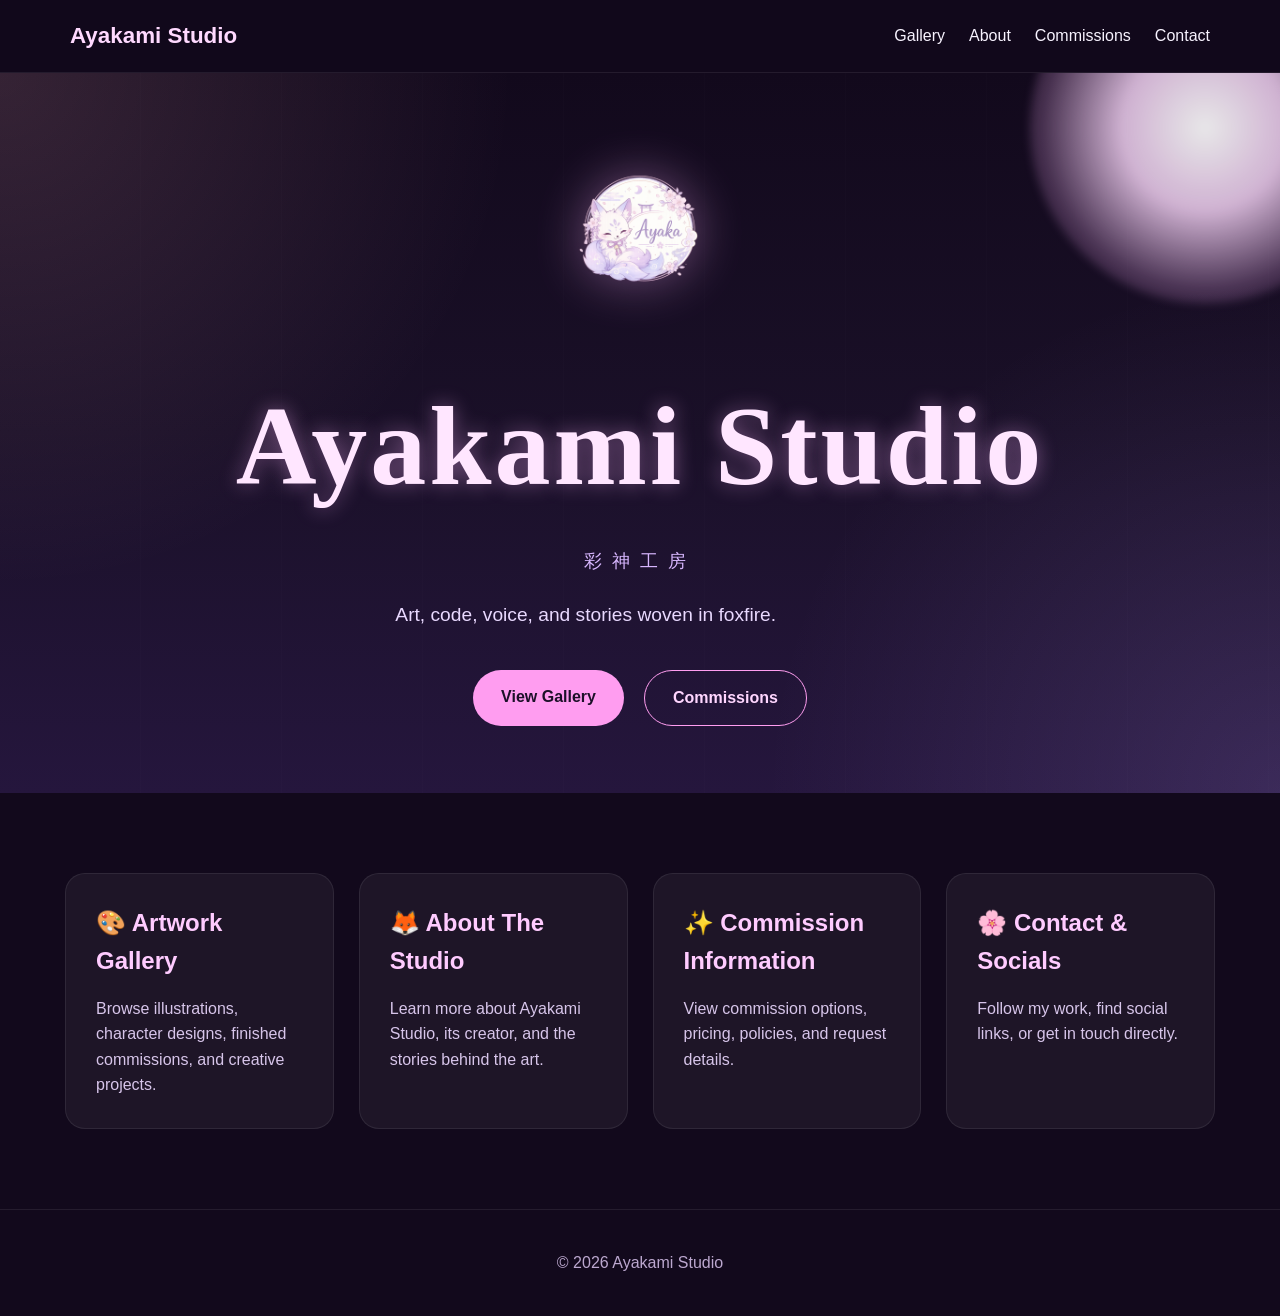
==== index.html @ 5dc8aed6 "Add files via upload" ====
<!DOCTYPE html>
<html lang="en">

<head>
    <meta charset="UTF-8">
    <meta name="viewport" content="width=device-width, initial-scale=1.0">
    <title>Ayakami Studio</title>

    <link rel="stylesheet" href="css/style.css">
</head>

<body>

    <header class="site-header">
        <nav class="navbar">

            <a href="index.html" class="logo-text">
                Ayakami Studio
            </a>

            <div class="nav-links">
                <a href="gallery.html">Gallery</a>
                <a href="about.html">About</a>
                <a href="commissions.html">Commissions</a>
                <a href="contact.html">Contact</a>
            </div>

        </nav>
    </header>

    <main>

        <section class="hero">

            <div class="hero-content">

                <img src="images/logo.png"
                     alt="Ayakami Studio Logo"
                     class="hero-logo">

                <h1>Ayakami Studio</h1>

                <p class="japanese-name">
                    彩神工房
                </p>

                <p class="tagline">
                    Art, code, voice, and stories woven in foxfire.
                </p>

                <div class="hero-buttons">

                    <a href="gallery.html" class="button">
                        View Gallery
                    </a>

                    <a href="commissions.html" class="button secondary">
                        Commissions
                    </a>

                </div>

            </div>

        </section>

        <section class="home-grid">

            <a href="gallery.html" class="home-card">

                <h2>🎨 Artwork Gallery</h2>

                <p>
                    Browse illustrations, character designs,
                    finished commissions, and creative projects.
                </p>

            </a>

            <a href="about.html" class="home-card">

                <h2>🦊 About The Studio</h2>

                <p>
                    Learn more about Ayakami Studio,
                    its creator, and the stories behind the art.
                </p>

            </a>

            <a href="commissions.html" class="home-card">

                <h2>✨ Commission Information</h2>

                <p>
                    View commission options,
                    pricing, policies, and request details.
                </p>

            </a>

            <a href="contact.html" class="home-card">

                <h2>🌸 Contact & Socials</h2>

                <p>
                    Follow my work,
                    find social links,
                    or get in touch directly.
                </p>

            </a>

        </section>

    </main>

    <footer>

        <p>
            © 2026 Ayakami Studio
        </p>

    </footer>

</body>

</html>
---- css/style.css ----
/* ------------------ */
/* Global Settings */
/* ------------------ */

* {
    margin: 0;
    padding: 0;
    box-sizing: border-box;
}

body {
    background: #12091c;
    color: #f8f3ff;
    font-family: "Segoe UI", sans-serif;
    line-height: 1.6;
    overflow-x: hidden;
}

a {
    text-decoration: none;
    color: inherit;
}

/* ------------------ */
/* Header */
/* ------------------ */

.site-header {
    position: sticky;
    top: 0;
    z-index: 100;

    backdrop-filter: blur(12px);

    background: rgba(18, 9, 28, 0.8);

    border-bottom: 1px solid rgba(255,255,255,0.08);
}

.navbar {
    max-width: 1200px;

    margin: auto;

    padding: 18px 30px;

    display: flex;

    justify-content: space-between;

    align-items: center;
}

.logo-text {
    font-size: 1.4rem;
    font-weight: bold;
    color: #ffd9ff;
}

.nav-links {
    display: flex;
    gap: 24px;
}

.nav-links a {
    transition: .2s;
}

.nav-links a:hover {
    color: #ffbaf4;
}

/* ------------------ */
/* Hero */
/* ------------------ */

.hero {

    min-height: 80vh;

    display: flex;
    justify-content: center;
    align-items: center;

    text-align: center;

    position: relative;

    overflow: hidden;

    padding: 50px 20px;

    background:

        radial-gradient(
            circle at top left,
            rgba(255,182,193,.15),
            transparent 35%
        ),

        radial-gradient(
            circle at bottom right,
            rgba(190,160,255,.15),
            transparent 35%
        ),

        linear-gradient(
            180deg,
            #12091c,
            #1a1028,
            #25163d
        );
}

/* Moon */

.hero::after {

    content: "";

    position: absolute;

    width: 350px;
    height: 350px;

    top: -120px;
    right: -100px;

    border-radius: 50%;

    background:

        radial-gradient(
            circle,
            rgba(255,255,255,.9),
            rgba(255,220,255,.8),
            rgba(255,180,255,.2),
            transparent
        );

    filter: blur(5px);
}

/* Vertical Japanese Lines */

.hero::before {

    content: "";

    position: absolute;

    inset: 0;

    background-image:

        repeating-linear-gradient(
            90deg,
            transparent,
            transparent 140px,
            rgba(255,255,255,.02) 141px
        );
}

/* ------------------ */
/* Hero Content */
/* ------------------ */

.hero-content {
    position: relative;
    z-index: 5;
}

.hero-logo {

    width: 180px;
    height: 180px;

    object-fit: contain;

    margin-bottom: 30px;

    filter:
        drop-shadow(0 0 25px rgba(255,180,255,.4));
}

.hero h1 {

    font-size: clamp(4rem, 10vw, 7rem);

    font-family:
        "Yu Mincho",
        serif;

    color: #ffe6ff;

    letter-spacing: 3px;

    text-shadow:
        0 0 20px rgba(255,180,255,.4);
}

.japanese-name {

    margin-top: 10px;

    color: #d8b7ff;

    letter-spacing: 10px;

    font-size: 1.1rem;
}

.tagline {

    margin-top: 25px;

    font-size: 1.2rem;

    color: #e9d9ff;

    max-width: 700px;
}

/* ------------------ */
/* Buttons */
/* ------------------ */

.hero-buttons {

    margin-top: 40px;

    display: flex;

    justify-content: center;

    gap: 20px;

    flex-wrap: wrap;
}

.button {

    background: #ff9df0;

    color: #1c1028;

    padding: 14px 28px;

    border-radius: 999px;

    font-weight: bold;

    transition: .25s;
}

.button:hover {

    transform: translateY(-3px);

    background: #ffc7f8;
}

.secondary {

    background: transparent;

    color: #ffd6ff;

    border: 1px solid #ff9df0;
}

/* ------------------ */
/* Cards */
/* ------------------ */

.home-grid {

    max-width: 1200px;

    margin: 80px auto;

    padding: 0 25px;

    display: grid;

    grid-template-columns:
        repeat(auto-fit, minmax(250px, 1fr));

    gap: 25px;
}

.home-card {

    padding: 30px;

    border-radius: 20px;

    background:
        rgba(255,255,255,.05);

    border:
        1px solid rgba(255,255,255,.08);

    transition: .25s;
}

.home-card:hover {

    transform: translateY(-5px);

    border-color:
        rgba(255,180,255,.5);

    background:
        rgba(255,255,255,.08);
}

.home-card h2 {

    margin-bottom: 15px;

    color: #ffcbff;
}

.home-card p {

    color: #d7c5ea;
}

/* ------------------ */
/* Footer */
/* ------------------ */

footer {

    text-align: center;

    padding: 40px 20px;

    border-top:
        1px solid rgba(255,255,255,.08);

    color: #bca8cf;
}

/* ------------------ */
/* Mobile */
/* ------------------ */

@media (max-width: 768px) {

    .navbar {
        flex-direction: column;
        gap: 15px;
    }

    .nav-links {
        flex-wrap: wrap;
        justify-content: center;
    }

    .hero-logo {
        width: 140px;
        height: 140px;
    }
}

/* ------------------ */
/* Inner Pages */
/* ------------------ */

.page {
    min-height: 80vh;
    padding: 70px 25px;
    background:
        radial-gradient(circle at top left, rgba(255,182,193,.12), transparent 30%),
        radial-gradient(circle at bottom right, rgba(190,160,255,.14), transparent 35%),
        linear-gradient(180deg, #12091c, #1a1028, #25163d);
}

.page-header {
    max-width: 900px;
    margin: 0 auto 50px;
    text-align: center;
}

.page-header h1 {
    font-size: clamp(3rem, 8vw, 5rem);
    font-family: "Yu Mincho", serif;
    color: #ffe6ff;
    text-shadow: 0 0 20px rgba(255,180,255,.35);
}

.page-header p {
    margin-top: 15px;
    color: #e5d4ff;
    font-size: 1.1rem;
}

.content-card {
    max-width: 900px;
    margin: 0 auto 30px;
    padding: 35px;
    border-radius: 24px;
    background: rgba(255,255,255,.06);
    border: 1px solid rgba(255,255,255,.1);
}

.content-card h2 {
    color: #ffcbff;
    margin-bottom: 15px;
}

.content-card p {
    color: #ddccef;
    margin-bottom: 15px;
}

.content-card ul {
    padding-left: 25px;
    color: #ddccef;
}

.gallery-grid,
.social-grid,
.commission-grid {
    max-width: 1200px;
    margin: 0 auto;
    display: grid;
    gap: 25px;
}

.gallery-grid {
    grid-template-columns: repeat(auto-fit, minmax(240px, 1fr));
}

.gallery-card,
.social-card {
    background: rgba(255,255,255,.06);
    border: 1px solid rgba(255,255,255,.1);
    border-radius: 24px;
    overflow: hidden;
    transition: .25s;
}

.gallery-card:hover,
.social-card:hover {
    transform: translateY(-5px);
    border-color: rgba(255,180,255,.5);
    background: rgba(255,255,255,.09);
}

.gallery-card img {
    width: 100%;
    height: 260px;
    object-fit: cover;
    display: block;
}

.gallery-card h2,
.social-card h2 {
    padding: 20px 20px 5px;
    color: #ffcbff;
}

.gallery-card p,
.social-card p {
    padding: 0 20px 22px;
    color: #d7c5ea;
}

.social-grid {
    grid-template-columns: repeat(auto-fit, minmax(230px, 1fr));
}

.social-card {
    padding: 10px;
}

.commission-grid {
    grid-template-columns: repeat(auto-fit, minmax(300px, 1fr));
    margin-bottom: 30px;
}
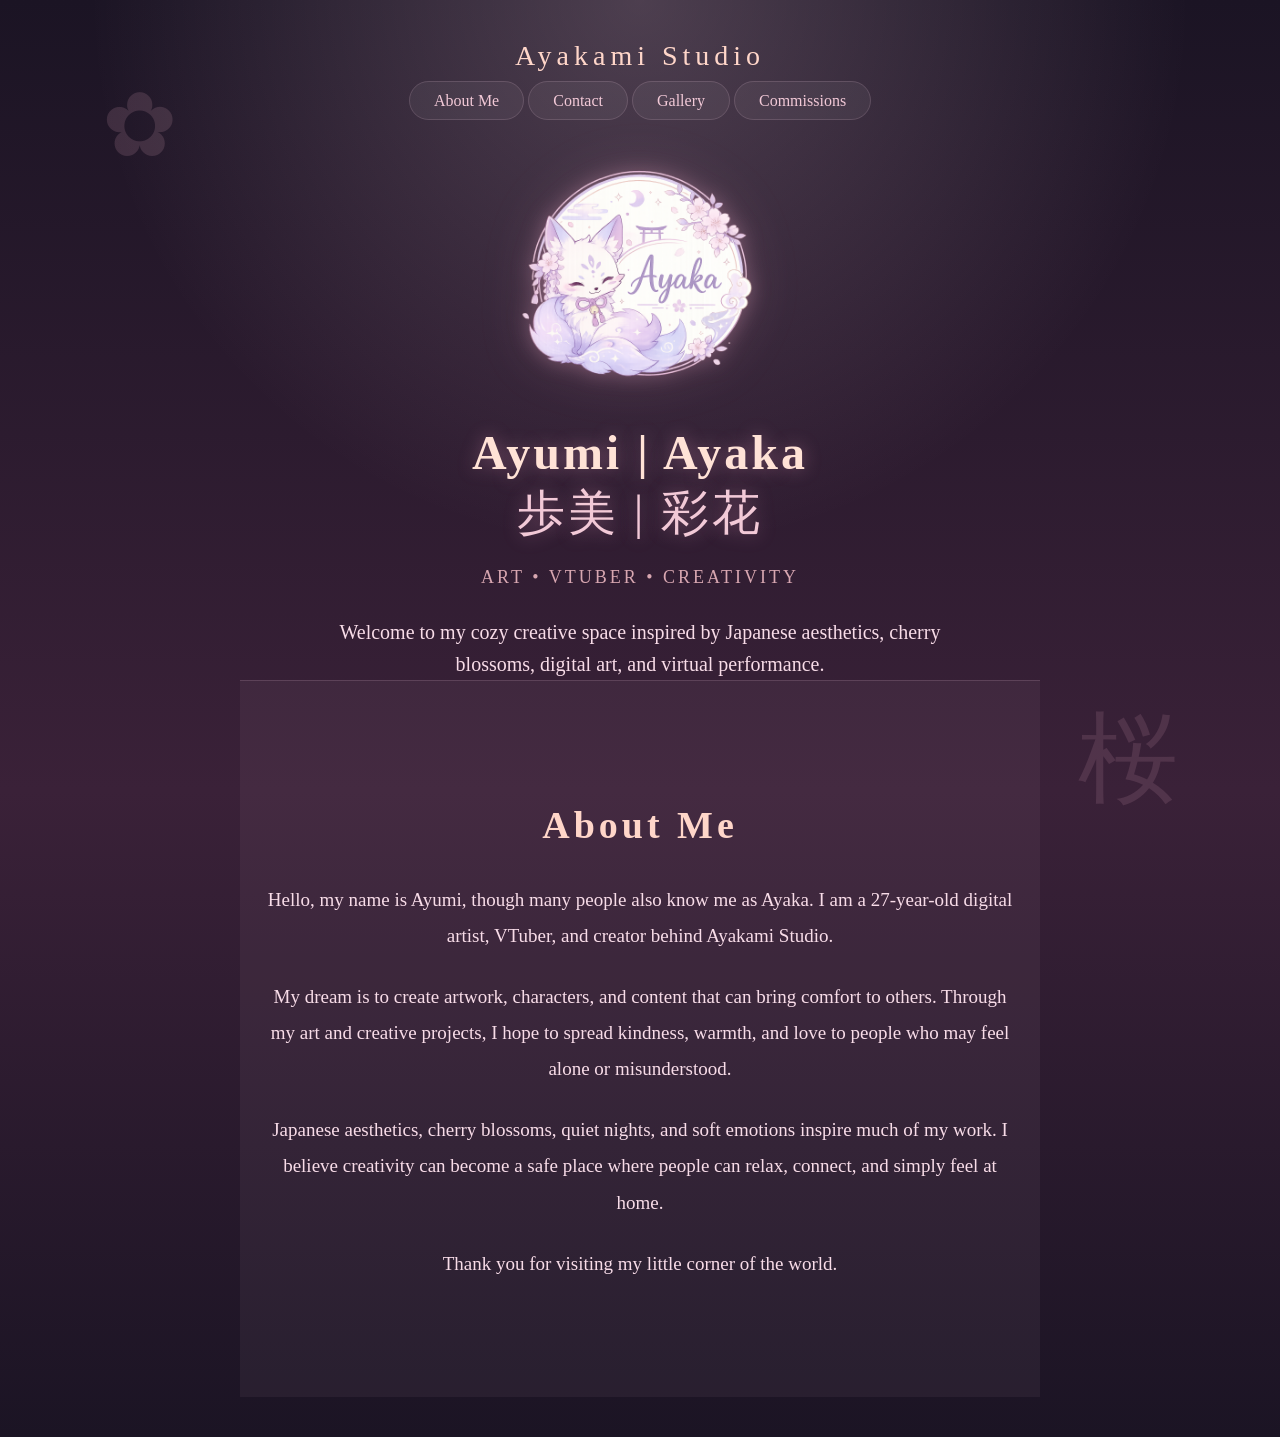
==== commit 381bfb82: "Added About, Contact, Gallery, and Commissions pages" ====
--- a/index.html
+++ b/index.html
@@ -1,128 +1,74 @@
 <!DOCTYPE html>
 <html lang="en">
+<head>
+  <meta charset="UTF-8" />
+  <meta name="viewport" content="width=device-width, initial-scale=1.0" />
 
-<head>
-    <meta charset="UTF-8">
-    <meta name="viewport" content="width=device-width, initial-scale=1.0">
-    <title>Ayakami Studio</title>
+  <title>Ayakami Studio</title>
 
-    <link rel="stylesheet" href="css/style.css">
+  <link rel="stylesheet" href="css/style.css" />
 </head>
-
 <body>
 
-    <header class="site-header">
-        <nav class="navbar">
+  <main class="home">
 
-            <a href="index.html" class="logo-text">
-                Ayakami Studio
-            </a>
+    <p class="studio-name">Ayakami Studio</p>
 
-            <div class="nav-links">
-                <a href="gallery.html">Gallery</a>
-                <a href="about.html">About</a>
-                <a href="commissions.html">Commissions</a>
-                <a href="contact.html">Contact</a>
-            </div>
+    <nav>
+      <a href="about.html">About Me</a>
+      <a href="contact.html">Contact</a>
+      <a href="gallery.html">Gallery</a>
+      <a href="commissions.html">Commissions</a>
+    </nav>
 
-        </nav>
-    </header>
+    <img src="images/logo.png"
+         alt="Ayakami Studio Logo"
+         class="logo">
 
-    <main>
+    <section class="name-block">
+        <h1>Ayumi | Ayaka</h1>
+        <p class="japanese-name">歩美 | 彩花</p>
+    </section>
 
-        <section class="hero">
+    <p class="tagline">
+        Art • VTuber • Creativity
+    </p>
 
-            <div class="hero-content">
+    <p class="welcome">
+        Welcome to my cozy creative space inspired by
+        Japanese aesthetics, cherry blossoms, digital art,
+        and virtual performance.
+    </p>
 
-                <img src="images/logo.png"
-                     alt="Ayakami Studio Logo"
-                     class="hero-logo">
+    <section class="about-me">
+      <h2>About Me</h2>
 
-                <h1>Ayakami Studio</h1>
+      <p>
+        Hello, my name is Ayumi, though many people also know me as Ayaka.
+        I am a 27-year-old digital artist, VTuber, and creator behind
+        Ayakami Studio.
+      </p>
 
-                <p class="japanese-name">
-                    彩神工房
-                </p>
+      <p>
+       My dream is to create artwork, characters, and content that can
+       bring comfort to others. Through my art and creative projects, I
+       hope to spread kindness, warmth, and love to people who may feel
+       alone or misunderstood.
+      </p>
 
-                <p class="tagline">
-                    Art, code, voice, and stories woven in foxfire.
-                </p>
+      <p>
+        Japanese aesthetics, cherry blossoms, quiet nights, and soft
+        emotions inspire much of my work. I believe creativity can become
+        a safe place where people can relax, connect, and simply feel at
+        home.
+      </p>
 
-                <div class="hero-buttons">
+      <p>
+        Thank you for visiting my little corner of the world.
+      </p>
+    </section>
 
-                    <a href="gallery.html" class="button">
-                        View Gallery
-                    </a>
-
-                    <a href="commissions.html" class="button secondary">
-                        Commissions
-                    </a>
-
-                </div>
-
-            </div>
-
-        </section>
-
-        <section class="home-grid">
-
-            <a href="gallery.html" class="home-card">
-
-                <h2>🎨 Artwork Gallery</h2>
-
-                <p>
-                    Browse illustrations, character designs,
-                    finished commissions, and creative projects.
-                </p>
-
-            </a>
-
-            <a href="about.html" class="home-card">
-
-                <h2>🦊 About The Studio</h2>
-
-                <p>
-                    Learn more about Ayakami Studio,
-                    its creator, and the stories behind the art.
-                </p>
-
-            </a>
-
-            <a href="commissions.html" class="home-card">
-
-                <h2>✨ Commission Information</h2>
-
-                <p>
-                    View commission options,
-                    pricing, policies, and request details.
-                </p>
-
-            </a>
-
-            <a href="contact.html" class="home-card">
-
-                <h2>🌸 Contact & Socials</h2>
-
-                <p>
-                    Follow my work,
-                    find social links,
-                    or get in touch directly.
-                </p>
-
-            </a>
-
-        </section>
-
-    </main>
-
-    <footer>
-
-        <p>
-            © 2026 Ayakami Studio
-        </p>
-
-    </footer>
+</main>
 
 </body>
-
 </html>
--- a/css/style.css
+++ b/css/style.css
@@ -1,483 +1,421 @@
-/* ------------------ */
-/* Global Settings */
-/* ------------------ */
-
-* {
+/* ==========================
+   Global Theme
+========================== */
+
+body {
     margin: 0;
-    padding: 0;
-    box-sizing: border-box;
-}
-
-body {
-    background: #12091c;
-    color: #f8f3ff;
-    font-family: "Segoe UI", sans-serif;
-    line-height: 1.6;
-    overflow-x: hidden;
-}
-
-a {
-    text-decoration: none;
-    color: inherit;
-}
-
-/* ------------------ */
-/* Header */
-/* ------------------ */
-
-.site-header {
-    position: sticky;
-    top: 0;
-    z-index: 100;
-
-    backdrop-filter: blur(12px);
-
-    background: rgba(18, 9, 28, 0.8);
-
-    border-bottom: 1px solid rgba(255,255,255,0.08);
-}
-
-.navbar {
-    max-width: 1200px;
-
-    margin: auto;
-
-    padding: 18px 30px;
-
-    display: flex;
-
-    justify-content: space-between;
-
-    align-items: center;
-}
-
-.logo-text {
-    font-size: 1.4rem;
-    font-weight: bold;
-    color: #ffd9ff;
-}
-
-.nav-links {
-    display: flex;
-    gap: 24px;
-}
-
-.nav-links a {
-    transition: .2s;
-}
-
-.nav-links a:hover {
-    color: #ffbaf4;
-}
-
-/* ------------------ */
-/* Hero */
-/* ------------------ */
-
-.hero {
-
-    min-height: 80vh;
-
-    display: flex;
-    justify-content: center;
-    align-items: center;
-
-    text-align: center;
-
-    position: relative;
-
-    overflow: hidden;
-
-    padding: 50px 20px;
+    min-height: 100vh;
+
+    font-family: Georgia, serif;
 
     background:
-
         radial-gradient(
-            circle at top left,
-            rgba(255,182,193,.15),
+            circle at top,
+            rgba(255, 214, 232, 0.22),
             transparent 35%
         ),
-
-        radial-gradient(
-            circle at bottom right,
-            rgba(190,160,255,.15),
-            transparent 35%
-        ),
-
         linear-gradient(
             180deg,
-            #12091c,
-            #1a1028,
-            #25163d
+            #1b1424,
+            #3a2138 55%,
+            #1b1424
         );
-}
-
-/* Moon */
-
-.hero::after {
-
-    content: "";
-
-    position: absolute;
-
+
+    color: #fff7f0;
+}
+
+body::before {
+    content: "✿";
+
+    position: fixed;
+
+    top: 8%;
+    left: 8%;
+
+    font-size: 90px;
+
+    color: rgba(255, 190, 210, 0.14);
+
+    pointer-events: none;
+}
+
+body::after {
+    content: "桜";
+
+    position: fixed;
+
+    bottom: 8%;
+    right: 8%;
+
+    font-size: 100px;
+
+    color: rgba(255, 190, 210, 0.12);
+
+    pointer-events: none;
+}
+
+/* ==========================
+   Layout
+========================== */
+
+.home {
+    min-height: 100vh;
+
+    display: flex;
+    flex-direction: column;
+
+    align-items: center;
+    justify-content: center;
+
+    text-align: center;
+
+    padding: 40px 20px;
+}
+
+/* ==========================
+   Studio Title
+========================== */
+
+.studio-name {
+    margin: 0 0 20px;
+
+    font-size: 28px;
+
+    letter-spacing: 5px;
+
+    color: #ffd6c9;
+}
+
+/* ==========================
+   Logo
+========================== */
+
+.logo {
     width: 350px;
-    height: 350px;
-
-    top: -120px;
-    right: -100px;
-
-    border-radius: 50%;
-
-    background:
-
-        radial-gradient(
-            circle,
-            rgba(255,255,255,.9),
-            rgba(255,220,255,.8),
-            rgba(255,180,255,.2),
-            transparent
-        );
-
-    filter: blur(5px);
-}
-
-/* Vertical Japanese Lines */
-
-.hero::before {
-
-    content: "";
-
-    position: absolute;
-
-    inset: 0;
-
-    background-image:
-
-        repeating-linear-gradient(
-            90deg,
-            transparent,
-            transparent 140px,
-            rgba(255,255,255,.02) 141px
-        );
-}
-
-/* ------------------ */
-/* Hero Content */
-/* ------------------ */
-
-.hero-content {
-    position: relative;
-    z-index: 5;
-}
-
-.hero-logo {
-
-    width: 180px;
-    height: 180px;
-
-    object-fit: contain;
+    max-width: 80%;
+
+    height: auto;
 
     margin-bottom: 30px;
 
     filter:
-        drop-shadow(0 0 25px rgba(255,180,255,.4));
-}
-
-.hero h1 {
-
-    font-size: clamp(4rem, 10vw, 7rem);
-
-    font-family:
-        "Yu Mincho",
-        serif;
-
-    color: #ffe6ff;
+        drop-shadow(0 0 10px rgba(255,180,210,0.3))
+        drop-shadow(0 0 25px rgba(255,180,210,0.15));
+}
+
+/* ==========================
+   Navigation
+========================== */
+
+nav {
+    margin-bottom: 50px;
+}
+
+nav a {
+    color: #f2c9d7;
+
+    text-decoration: none;
+
+    padding: 10px 24px;
+
+    border-radius: 30px;
+
+    background: rgba(255,255,255,0.05);
+
+    border: 1px solid rgba(255,214,232,0.15);
+
+    transition: 0.3s ease;
+}
+
+nav a:hover {
+    background: rgba(255,255,255,0.12);
+
+    box-shadow:
+        0 0 12px rgba(255,190,210,0.2);
+}
+
+/* ==========================
+   Names
+========================== */
+
+.name-block {
+    margin-bottom: 24px;
+}
+
+.name-block h1,
+.japanese-name {
+    margin: 0;
+
+    font-size: 48px;
+
+    line-height: 1.25;
 
     letter-spacing: 3px;
 
+    color: #ffe2d6;
+
     text-shadow:
-        0 0 20px rgba(255,180,255,.4);
+        0 0 18px rgba(255,170,205,0.35);
 }
 
 .japanese-name {
-
-    margin-top: 10px;
-
-    color: #d8b7ff;
-
-    letter-spacing: 10px;
-
-    font-size: 1.1rem;
-}
+    color: #f2c9d7;
+}
+
+/* ==========================
+   Tagline
+========================== */
 
 .tagline {
-
-    margin-top: 25px;
-
-    font-size: 1.2rem;
-
-    color: #e9d9ff;
-
-    max-width: 700px;
-}
-
-/* ------------------ */
-/* Buttons */
-/* ------------------ */
-
-.hero-buttons {
-
+    margin: 0 0 28px;
+
+    font-size: 18px;
+
+    letter-spacing: 3px;
+
+    text-transform: uppercase;
+
+    color: #d8a7b1;
+}
+
+/* ==========================
+   Welcome Text
+========================== */
+
+.welcome {
+    max-width: 650px;
+
+    margin: 0;
+
+    font-size: 20px;
+
+    line-height: 1.6;
+
+    color: #f8dce8;
+}
+
+/* ==========================
+   About Me Section
+========================== */
+
+.about-me {
+    padding: 90px 25px;
+
+    text-align: center;
+
+    background: rgba(255,214,232,0.05);
+
+    border-top: 1px solid rgba(255,214,232,0.15);
+}
+
+.about-me h2 {
+    margin-bottom: 35px;
+
+    font-size: 38px;
+
+    letter-spacing: 4px;
+
+    color: #ffd6c9;
+}
+
+.about-me p {
+    max-width: 750px;
+
+    margin: 0 auto 25px;
+
+    line-height: 1.9;
+
+    font-size: 19px;
+
+    color: #f8dce8;
+}
+
+/* ==========================
+   Contact Cards
+========================== */
+
+.contact-card {
+    width: 550px;
+    max-width: 90%;
+
+    margin: 30px 0;
+    padding: 30px;
+
+    background: rgba(255,220,235,0.05);
+
+    border: 1px solid rgba(255,220,235,0.15);
+
+    border-radius: 24px;
+
+    box-shadow:
+        0 0 20px rgba(255,180,210,0.08);
+}
+
+.contact-card h2 {
+    margin-top: 0;
+    margin-bottom: 20px;
+
+    color: #ffd6dc;
+
+    letter-spacing: 2px;
+}
+
+.contact-card p {
+    display: flex;
+
+    align-items: center;
+
+    margin: 14px 0;
+
+    font-size: 18px;
+}
+
+.contact-card i {
+    width: 30px;
+
+    margin-right: 12px;
+}
+
+/* Social Colors */
+
+.discord {
+    color: #5865F2;
+}
+
+.twitch {
+    color: #9146FF;
+}
+
+.twitter {
+    color: #e8e8e8;
+}
+
+.reddit {
+    color: #FF4500;
+}
+
+.vgen {
+    color: #ff93c9;
+}
+
+.kofi {
+    color: #29ABE0;
+}
+
+/* Business Colors */
+
+.email {
+    color: #ffd6dc;
+}
+
+.commissions {
+    color: #7CFFB2;
+}
+
+.collabs {
+    color: #8FD8FF;
+}
+
+.business {
+    color: #FFE08A;
+}
+
+/* ==========================
+   Closing Text
+========================== */
+
+.closing {
     margin-top: 40px;
 
-    display: flex;
-
-    justify-content: center;
-
-    gap: 20px;
-
-    flex-wrap: wrap;
-}
-
-.button {
-
-    background: #ff9df0;
-
-    color: #1c1028;
-
-    padding: 14px 28px;
-
-    border-radius: 999px;
-
-    font-weight: bold;
-
-    transition: .25s;
-}
-
-.button:hover {
-
-    transform: translateY(-3px);
-
-    background: #ffc7f8;
-}
-
-.secondary {
-
-    background: transparent;
-
-    color: #ffd6ff;
-
-    border: 1px solid #ff9df0;
-}
-
-/* ------------------ */
-/* Cards */
-/* ------------------ */
-
-.home-grid {
-
-    max-width: 1200px;
-
-    margin: 80px auto;
-
-    padding: 0 25px;
-
-    display: grid;
-
-    grid-template-columns:
-        repeat(auto-fit, minmax(250px, 1fr));
-
-    gap: 25px;
-}
-
-.home-card {
-
+    font-style: italic;
+
+    color: #d8a7b1;
+}
+
+/* ==========================
+   Mobile
+========================== */
+
+@media (max-width: 700px) {
+
+    .name-block h1,
+    .japanese-name {
+        font-size: 34px;
+    }
+
+    .logo {
+        width: 250px;
+    }
+
+    .welcome {
+        font-size: 18px;
+    }
+
+    .contact-card {
+        padding: 20px;
+    }
+}
+
+.about-card {
+    width: 700px;
+    max-width: 90%;
+
+    margin: 25px 0;
     padding: 30px;
 
-    border-radius: 20px;
-
-    background:
-        rgba(255,255,255,.05);
-
-    border:
-        1px solid rgba(255,255,255,.08);
-
-    transition: .25s;
-}
-
-.home-card:hover {
-
-    transform: translateY(-5px);
-
-    border-color:
-        rgba(255,180,255,.5);
-
-    background:
-        rgba(255,255,255,.08);
-}
-
-.home-card h2 {
-
-    margin-bottom: 15px;
-
-    color: #ffcbff;
-}
-
-.home-card p {
-
-    color: #d7c5ea;
-}
-
-/* ------------------ */
-/* Footer */
-/* ------------------ */
-
-footer {
-
-    text-align: center;
-
-    padding: 40px 20px;
-
-    border-top:
-        1px solid rgba(255,255,255,.08);
-
-    color: #bca8cf;
-}
-
-/* ------------------ */
-/* Mobile */
-/* ------------------ */
-
-@media (max-width: 768px) {
-
-    .navbar {
-        flex-direction: column;
-        gap: 15px;
-    }
-
-    .nav-links {
-        flex-wrap: wrap;
-        justify-content: center;
-    }
-
-    .hero-logo {
-        width: 140px;
-        height: 140px;
-    }
-}
-
-/* ------------------ */
-/* Inner Pages */
-/* ------------------ */
-
-.page {
-    min-height: 80vh;
-    padding: 70px 25px;
-    background:
-        radial-gradient(circle at top left, rgba(255,182,193,.12), transparent 30%),
-        radial-gradient(circle at bottom right, rgba(190,160,255,.14), transparent 35%),
-        linear-gradient(180deg, #12091c, #1a1028, #25163d);
-}
-
-.page-header {
-    max-width: 900px;
-    margin: 0 auto 50px;
-    text-align: center;
-}
-
-.page-header h1 {
-    font-size: clamp(3rem, 8vw, 5rem);
-    font-family: "Yu Mincho", serif;
-    color: #ffe6ff;
-    text-shadow: 0 0 20px rgba(255,180,255,.35);
-}
-
-.page-header p {
-    margin-top: 15px;
-    color: #e5d4ff;
-    font-size: 1.1rem;
-}
-
-.content-card {
-    max-width: 900px;
-    margin: 0 auto 30px;
-    padding: 35px;
+    background: rgba(255,220,235,0.05);
+
+    border: 1px solid rgba(255,220,235,0.15);
+
     border-radius: 24px;
-    background: rgba(255,255,255,.06);
-    border: 1px solid rgba(255,255,255,.1);
-}
-
-.content-card h2 {
-    color: #ffcbff;
-    margin-bottom: 15px;
-}
-
-.content-card p {
-    color: #ddccef;
-    margin-bottom: 15px;
-}
-
-.content-card ul {
-    padding-left: 25px;
-    color: #ddccef;
-}
-
-.gallery-grid,
-.social-grid,
-.commission-grid {
-    max-width: 1200px;
-    margin: 0 auto;
-    display: grid;
-    gap: 25px;
+
+    box-shadow:
+        0 0 20px rgba(255,180,210,0.08);
+}
+
+.about-card h2 {
+    margin-top: 0;
+
+    color: #ffd6dc;
+
+    letter-spacing: 2px;
+}
+
+.about-card p {
+    line-height: 1.8;
+
+    color: #f8dce8;
+
+    font-size: 18px;
 }
 
 .gallery-grid {
-    grid-template-columns: repeat(auto-fit, minmax(240px, 1fr));
-}
-
-.gallery-card,
-.social-card {
-    background: rgba(255,255,255,.06);
-    border: 1px solid rgba(255,255,255,.1);
-    border-radius: 24px;
-    overflow: hidden;
-    transition: .25s;
-}
-
-.gallery-card:hover,
-.social-card:hover {
-    transform: translateY(-5px);
-    border-color: rgba(255,180,255,.5);
-    background: rgba(255,255,255,.09);
-}
-
-.gallery-card img {
-    width: 100%;
-    height: 260px;
-    object-fit: cover;
-    display: block;
-}
-
-.gallery-card h2,
-.social-card h2 {
-    padding: 20px 20px 5px;
-    color: #ffcbff;
-}
-
-.gallery-card p,
-.social-card p {
-    padding: 0 20px 22px;
-    color: #d7c5ea;
-}
-
-.social-grid {
-    grid-template-columns: repeat(auto-fit, minmax(230px, 1fr));
-}
-
-.social-card {
-    padding: 10px;
-}
-
-.commission-grid {
-    grid-template-columns: repeat(auto-fit, minmax(300px, 1fr));
-    margin-bottom: 30px;
-}
+  width: 900px;
+  max-width: 95%;
+  margin-top: 40px;
+
+  display: grid;
+  grid-template-columns: repeat(3, 1fr);
+  gap: 22px;
+}
+
+.gallery-item {
+  min-height: 180px;
+
+  display: flex;
+  align-items: center;
+  justify-content: center;
+
+  background: rgba(255, 220, 235, 0.05);
+  border: 1px solid rgba(255, 220, 235, 0.15);
+  border-radius: 24px;
+
+  color: #f8dce8;
+  box-shadow: 0 0 20px rgba(255, 180, 210, 0.08);
+}
+
+@media (max-width: 800px) {
+  .gallery-grid {
+    grid-template-columns: 1fr;
+  }
+}
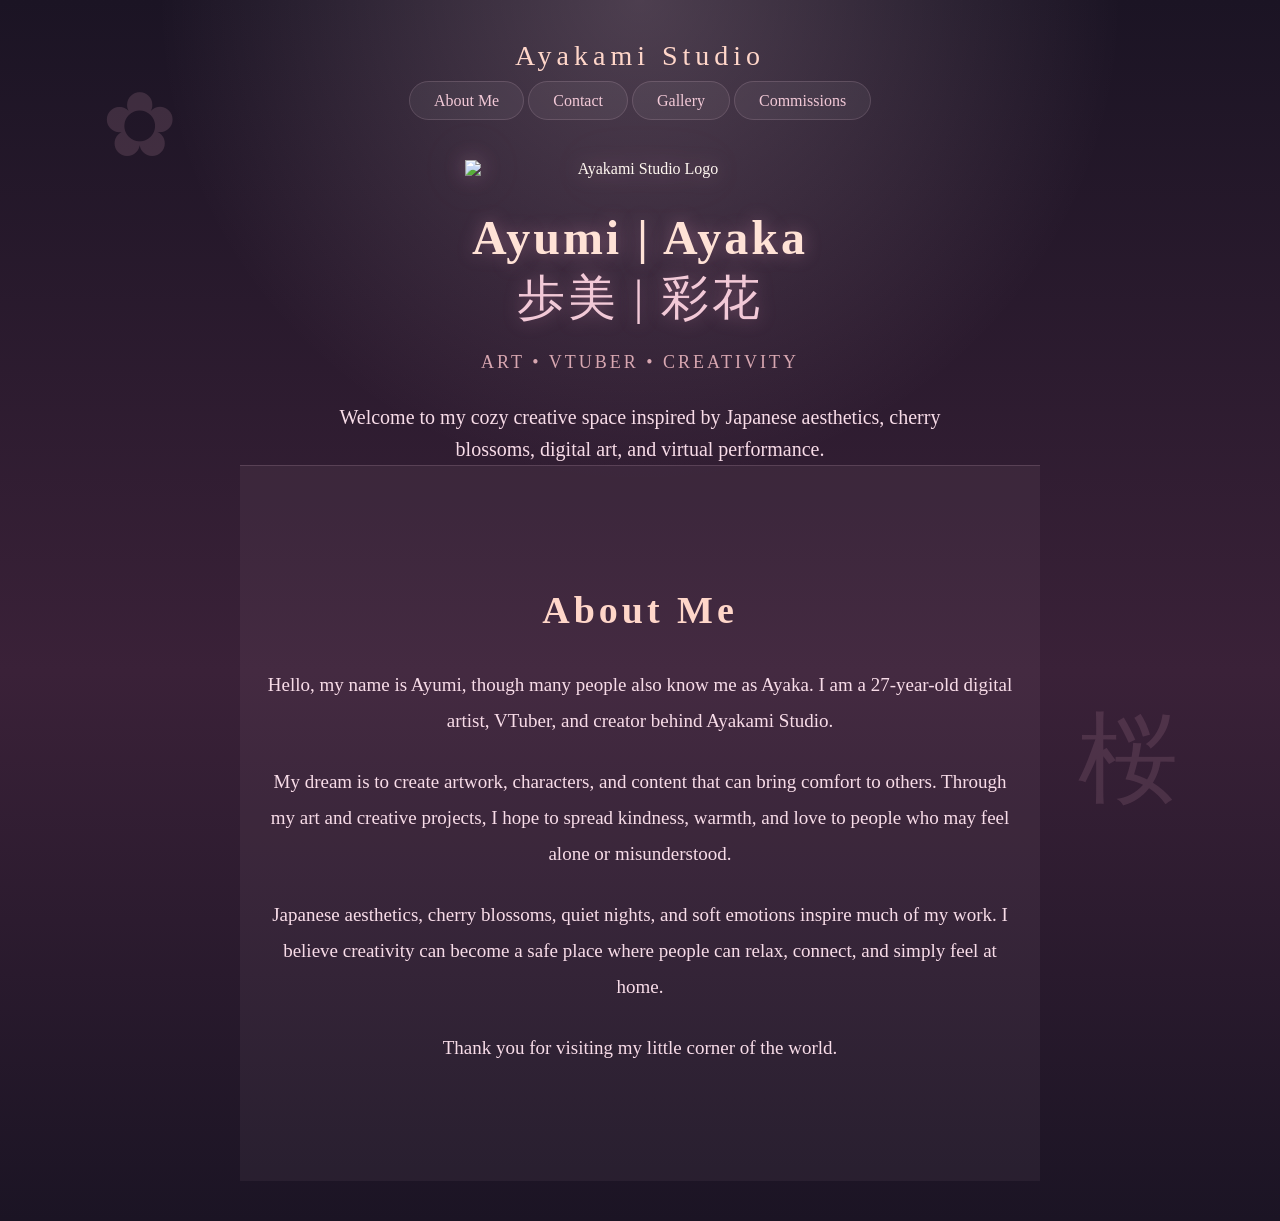
==== commit 5a0eeb88: "updated" ====
--- a/index.html
+++ b/index.html
@@ -1,5 +1,6 @@
 <!DOCTYPE html>
 <html lang="en">
+
 <head>
   <meta charset="UTF-8" />
   <meta name="viewport" content="width=device-width, initial-scale=1.0" />
@@ -8,6 +9,7 @@
 
   <link rel="stylesheet" href="css/style.css" />
 </head>
+
 <body>
 
   <main class="home">
@@ -21,23 +23,21 @@
       <a href="commissions.html">Commissions</a>
     </nav>
 
-    <img src="images/logo.png"
-         alt="Ayakami Studio Logo"
-         class="logo">
+    <img src="images/logo.png" alt="Ayakami Studio Logo" class="logo">
 
     <section class="name-block">
-        <h1>Ayumi | Ayaka</h1>
-        <p class="japanese-name">歩美 | 彩花</p>
+      <h1>Ayumi | Ayaka</h1>
+      <p class="japanese-name">歩美 | 彩花</p>
     </section>
 
     <p class="tagline">
-        Art • VTuber • Creativity
+      Art • VTuber • Creativity
     </p>
 
     <p class="welcome">
-        Welcome to my cozy creative space inspired by
-        Japanese aesthetics, cherry blossoms, digital art,
-        and virtual performance.
+      Welcome to my cozy creative space inspired by
+      Japanese aesthetics, cherry blossoms, digital art,
+      and virtual performance.
     </p>
 
     <section class="about-me">
@@ -50,10 +50,10 @@
       </p>
 
       <p>
-       My dream is to create artwork, characters, and content that can
-       bring comfort to others. Through my art and creative projects, I
-       hope to spread kindness, warmth, and love to people who may feel
-       alone or misunderstood.
+        My dream is to create artwork, characters, and content that can
+        bring comfort to others. Through my art and creative projects, I
+        hope to spread kindness, warmth, and love to people who may feel
+        alone or misunderstood.
       </p>
 
       <p>
@@ -68,7 +68,8 @@
       </p>
     </section>
 
-</main>
+  </main>
 
 </body>
+
 </html>
--- a/css/style.css
+++ b/css/style.css
@@ -9,17 +9,13 @@
     font-family: Georgia, serif;
 
     background:
-        radial-gradient(
-            circle at top,
+        radial-gradient(circle at top,
             rgba(255, 214, 232, 0.22),
-            transparent 35%
-        ),
-        linear-gradient(
-            180deg,
+            transparent 35%),
+        linear-gradient(180deg,
             #1b1424,
             #3a2138 55%,
-            #1b1424
-        );
+            #1b1424);
 
     color: #fff7f0;
 }
@@ -99,8 +95,7 @@
     margin-bottom: 30px;
 
     filter:
-        drop-shadow(0 0 10px rgba(255,180,210,0.3))
-        drop-shadow(0 0 25px rgba(255,180,210,0.15));
+        drop-shadow(0 0 10px rgba(255, 180, 210, 0.3)) drop-shadow(0 0 25px rgba(255, 180, 210, 0.15));
 }
 
 /* ==========================
@@ -120,18 +115,18 @@
 
     border-radius: 30px;
 
-    background: rgba(255,255,255,0.05);
-
-    border: 1px solid rgba(255,214,232,0.15);
+    background: rgba(255, 255, 255, 0.05);
+
+    border: 1px solid rgba(255, 214, 232, 0.15);
 
     transition: 0.3s ease;
 }
 
 nav a:hover {
-    background: rgba(255,255,255,0.12);
+    background: rgba(255, 255, 255, 0.12);
 
     box-shadow:
-        0 0 12px rgba(255,190,210,0.2);
+        0 0 12px rgba(255, 190, 210, 0.2);
 }
 
 /* ==========================
@@ -155,7 +150,7 @@
     color: #ffe2d6;
 
     text-shadow:
-        0 0 18px rgba(255,170,205,0.35);
+        0 0 18px rgba(255, 170, 205, 0.35);
 }
 
 .japanese-name {
@@ -203,9 +198,9 @@
 
     text-align: center;
 
-    background: rgba(255,214,232,0.05);
-
-    border-top: 1px solid rgba(255,214,232,0.15);
+    background: rgba(255, 214, 232, 0.05);
+
+    border-top: 1px solid rgba(255, 214, 232, 0.15);
 }
 
 .about-me h2 {
@@ -241,14 +236,14 @@
     margin: 30px 0;
     padding: 30px;
 
-    background: rgba(255,220,235,0.05);
-
-    border: 1px solid rgba(255,220,235,0.15);
+    background: rgba(255, 220, 235, 0.05);
+
+    border: 1px solid rgba(255, 220, 235, 0.15);
 
     border-radius: 24px;
 
     box-shadow:
-        0 0 20px rgba(255,180,210,0.08);
+        0 0 20px rgba(255, 180, 210, 0.08);
 }
 
 .contact-card h2 {
@@ -363,14 +358,14 @@
     margin: 25px 0;
     padding: 30px;
 
-    background: rgba(255,220,235,0.05);
-
-    border: 1px solid rgba(255,220,235,0.15);
+    background: rgba(255, 220, 235, 0.05);
+
+    border: 1px solid rgba(255, 220, 235, 0.15);
 
     border-radius: 24px;
 
     box-shadow:
-        0 0 20px rgba(255,180,210,0.08);
+        0 0 20px rgba(255, 180, 210, 0.08);
 }
 
 .about-card h2 {
@@ -390,32 +385,32 @@
 }
 
 .gallery-grid {
-  width: 900px;
-  max-width: 95%;
-  margin-top: 40px;
-
-  display: grid;
-  grid-template-columns: repeat(3, 1fr);
-  gap: 22px;
+    width: 900px;
+    max-width: 95%;
+    margin-top: 40px;
+
+    display: grid;
+    grid-template-columns: repeat(3, 1fr);
+    gap: 22px;
 }
 
 .gallery-item {
-  min-height: 180px;
-
-  display: flex;
-  align-items: center;
-  justify-content: center;
-
-  background: rgba(255, 220, 235, 0.05);
-  border: 1px solid rgba(255, 220, 235, 0.15);
-  border-radius: 24px;
-
-  color: #f8dce8;
-  box-shadow: 0 0 20px rgba(255, 180, 210, 0.08);
+    min-height: 180px;
+
+    display: flex;
+    align-items: center;
+    justify-content: center;
+
+    background: rgba(255, 220, 235, 0.05);
+    border: 1px solid rgba(255, 220, 235, 0.15);
+    border-radius: 24px;
+
+    color: #f8dce8;
+    box-shadow: 0 0 20px rgba(255, 180, 210, 0.08);
 }
 
 @media (max-width: 800px) {
-  .gallery-grid {
-    grid-template-columns: 1fr;
-  }
-}
+    .gallery-grid {
+        grid-template-columns: 1fr;
+    }
+}
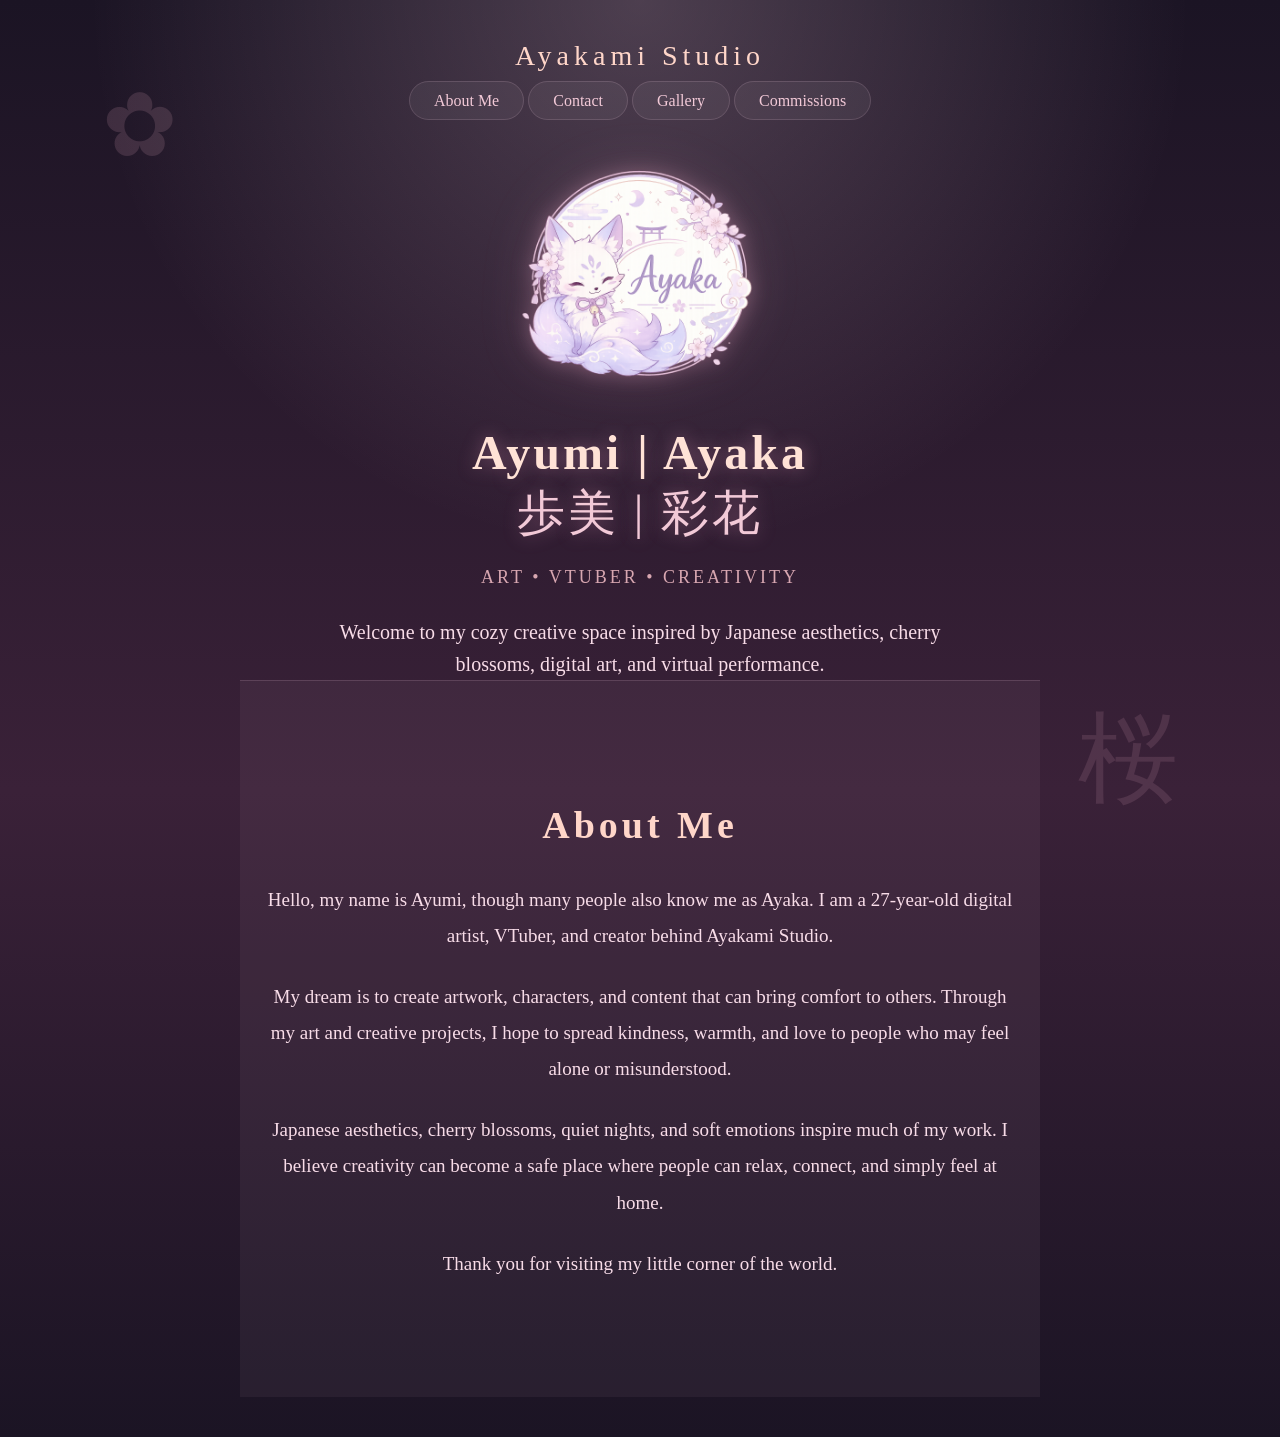
==== commit 6d3488ee: "Added logo image" ====
--- a/index.html
+++ b/index.html
@@ -23,7 +23,7 @@
       <a href="commissions.html">Commissions</a>
     </nav>
 
-    <img src="images/logo.png" alt="Ayakami Studio Logo" class="logo">
+    <img src="images/Logo.PNG" alt="Ayakami Studio Logo" class="logo">
 
     <section class="name-block">
       <h1>Ayumi | Ayaka</h1>
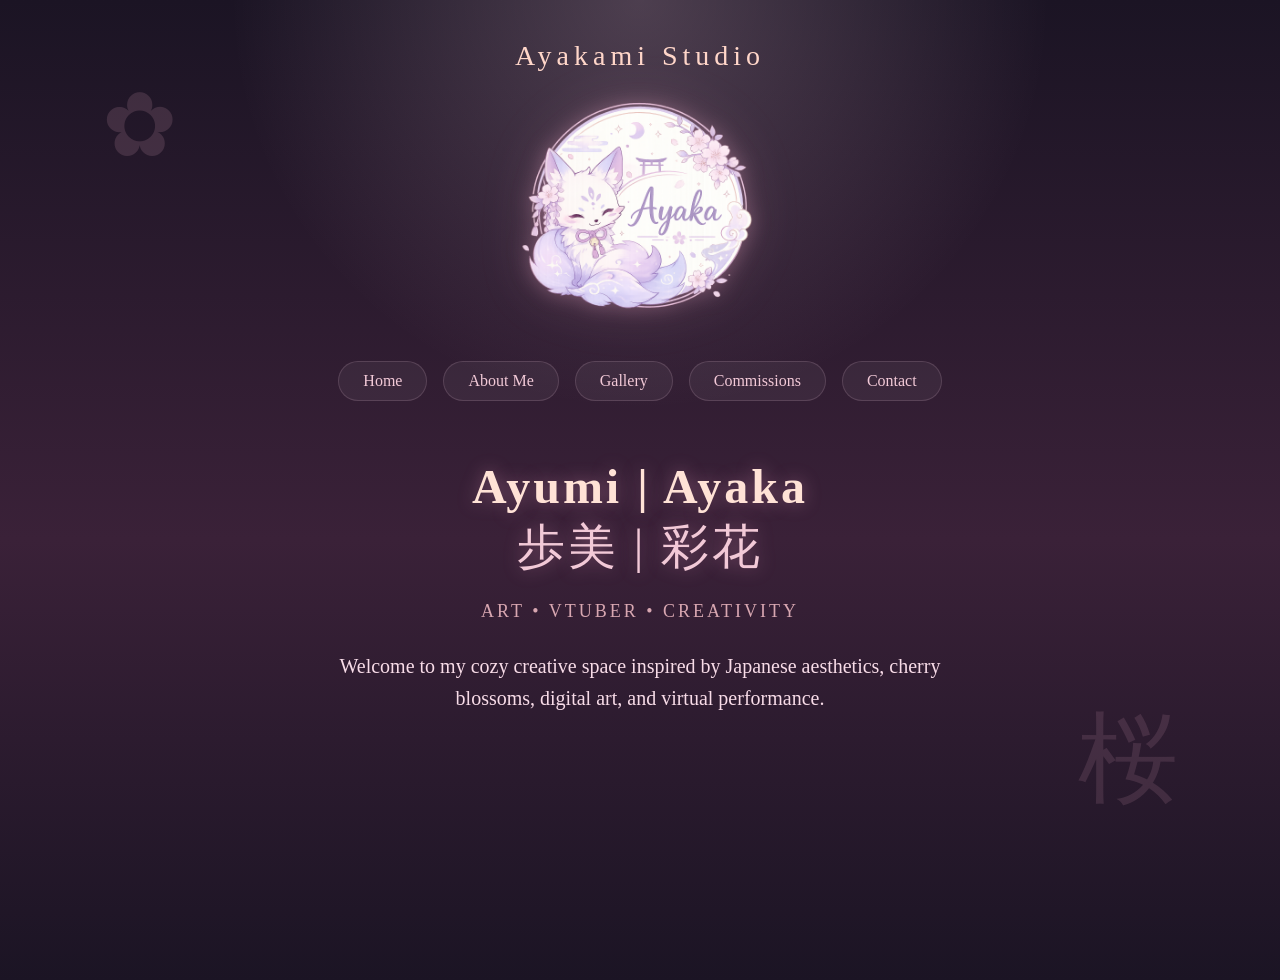
==== commit 98b573cd: "Updated website" ====
--- a/index.html
+++ b/index.html
@@ -2,12 +2,11 @@
 <html lang="en">
 
 <head>
-  <meta charset="UTF-8" />
-  <meta name="viewport" content="width=device-width, initial-scale=1.0" />
-
+  <meta charset="UTF-8">
+  <meta name="viewport" content="width=device-width, initial-scale=1.0">
   <title>Ayakami Studio</title>
 
-  <link rel="stylesheet" href="css/style.css" />
+  <link rel="stylesheet" href="css/style.css">
 </head>
 
 <body>
@@ -16,14 +15,15 @@
 
     <p class="studio-name">Ayakami Studio</p>
 
+    <img src="images/logo.png" alt="Ayakami Studio Logo" class="logo">
+
     <nav>
+      <a href="index.html">Home</a>
       <a href="about.html">About Me</a>
-      <a href="contact.html">Contact</a>
       <a href="gallery.html">Gallery</a>
       <a href="commissions.html">Commissions</a>
+      <a href="contact.html">Contact</a>
     </nav>
-
-    <img src="images/Logo.PNG" alt="Ayakami Studio Logo" class="logo">
 
     <section class="name-block">
       <h1>Ayumi | Ayaka</h1>
@@ -35,38 +35,9 @@
     </p>
 
     <p class="welcome">
-      Welcome to my cozy creative space inspired by
-      Japanese aesthetics, cherry blossoms, digital art,
-      and virtual performance.
+      Welcome to my cozy creative space inspired by Japanese aesthetics,
+      cherry blossoms, digital art, and virtual performance.
     </p>
-
-    <section class="about-me">
-      <h2>About Me</h2>
-
-      <p>
-        Hello, my name is Ayumi, though many people also know me as Ayaka.
-        I am a 27-year-old digital artist, VTuber, and creator behind
-        Ayakami Studio.
-      </p>
-
-      <p>
-        My dream is to create artwork, characters, and content that can
-        bring comfort to others. Through my art and creative projects, I
-        hope to spread kindness, warmth, and love to people who may feel
-        alone or misunderstood.
-      </p>
-
-      <p>
-        Japanese aesthetics, cherry blossoms, quiet nights, and soft
-        emotions inspire much of my work. I believe creativity can become
-        a safe place where people can relax, connect, and simply feel at
-        home.
-      </p>
-
-      <p>
-        Thank you for visiting my little corner of the world.
-      </p>
-    </section>
 
   </main>
 
--- a/css/style.css
+++ b/css/style.css
@@ -5,7 +5,6 @@
 body {
     margin: 0;
     min-height: 100vh;
-
     font-family: Georgia, serif;
 
     background:
@@ -22,31 +21,21 @@
 
 body::before {
     content: "✿";
-
     position: fixed;
-
     top: 8%;
     left: 8%;
-
     font-size: 90px;
-
     color: rgba(255, 190, 210, 0.14);
-
     pointer-events: none;
 }
 
 body::after {
     content: "桜";
-
     position: fixed;
-
     bottom: 8%;
     right: 8%;
-
     font-size: 100px;
-
     color: rgba(255, 190, 210, 0.12);
-
     pointer-events: none;
 }
 
@@ -56,42 +45,29 @@
 
 .home {
     min-height: 100vh;
-
     display: flex;
     flex-direction: column;
-
     align-items: center;
-    justify-content: center;
-
     text-align: center;
 
     padding: 40px 20px;
 }
 
 /* ==========================
-   Studio Title
+   Studio Title + Logo
 ========================== */
 
 .studio-name {
     margin: 0 0 20px;
-
     font-size: 28px;
-
     letter-spacing: 5px;
-
     color: #ffd6c9;
 }
-
-/* ==========================
-   Logo
-========================== */
 
 .logo {
     width: 350px;
     max-width: 80%;
-
     height: auto;
-
     margin-bottom: 30px;
 
     filter:
@@ -108,15 +84,14 @@
 
 nav a {
     color: #f2c9d7;
-
     text-decoration: none;
 
+    display: inline-block;
+    margin: 6px;
     padding: 10px 24px;
 
     border-radius: 30px;
-
     background: rgba(255, 255, 255, 0.05);
-
     border: 1px solid rgba(255, 214, 232, 0.15);
 
     transition: 0.3s ease;
@@ -124,13 +99,11 @@
 
 nav a:hover {
     background: rgba(255, 255, 255, 0.12);
-
-    box-shadow:
-        0 0 12px rgba(255, 190, 210, 0.2);
-}
-
-/* ==========================
-   Names
+    box-shadow: 0 0 12px rgba(255, 190, 210, 0.2);
+}
+
+/* ==========================
+   Page Titles
 ========================== */
 
 .name-block {
@@ -140,17 +113,11 @@
 .name-block h1,
 .japanese-name {
     margin: 0;
-
     font-size: 48px;
-
     line-height: 1.25;
-
     letter-spacing: 3px;
-
     color: #ffe2d6;
-
-    text-shadow:
-        0 0 18px rgba(255, 170, 205, 0.35);
+    text-shadow: 0 0 18px rgba(255, 170, 205, 0.35);
 }
 
 .japanese-name {
@@ -158,120 +125,82 @@
 }
 
 /* ==========================
-   Tagline
+   Text
 ========================== */
 
 .tagline {
     margin: 0 0 28px;
-
     font-size: 18px;
-
     letter-spacing: 3px;
-
     text-transform: uppercase;
-
     color: #d8a7b1;
 }
-
-/* ==========================
-   Welcome Text
-========================== */
 
 .welcome {
     max-width: 650px;
-
-    margin: 0;
-
+    margin: 0 0 35px;
     font-size: 20px;
-
     line-height: 1.6;
-
     color: #f8dce8;
 }
 
-/* ==========================
-   About Me Section
-========================== */
-
-.about-me {
-    padding: 90px 25px;
-
-    text-align: center;
-
-    background: rgba(255, 214, 232, 0.05);
-
-    border-top: 1px solid rgba(255, 214, 232, 0.15);
-}
-
-.about-me h2 {
-    margin-bottom: 35px;
-
-    font-size: 38px;
-
-    letter-spacing: 4px;
-
-    color: #ffd6c9;
-}
-
-.about-me p {
-    max-width: 750px;
-
-    margin: 0 auto 25px;
-
-    line-height: 1.9;
-
-    font-size: 19px;
-
-    color: #f8dce8;
-}
-
-/* ==========================
-   Contact Cards
-========================== */
-
+.closing {
+    max-width: 700px;
+    margin-top: 40px;
+    font-style: italic;
+    line-height: 1.7;
+    color: #d8a7b1;
+}
+
+/* ==========================
+   Cards
+========================== */
+
+.about-card,
 .contact-card {
-    width: 550px;
+    width: 700px;
     max-width: 90%;
 
-    margin: 30px 0;
+    margin: 25px 0;
     padding: 30px;
 
     background: rgba(255, 220, 235, 0.05);
-
     border: 1px solid rgba(255, 220, 235, 0.15);
-
     border-radius: 24px;
 
-    box-shadow:
-        0 0 20px rgba(255, 180, 210, 0.08);
-}
-
+    box-shadow: 0 0 20px rgba(255, 180, 210, 0.08);
+}
+
+.about-card h2,
 .contact-card h2 {
     margin-top: 0;
     margin-bottom: 20px;
 
     color: #ffd6dc;
-
     letter-spacing: 2px;
 }
+
+.about-card p,
+.contact-card p {
+    line-height: 1.8;
+    color: #f8dce8;
+    font-size: 18px;
+}
+
+/* ==========================
+   Contact Page
+========================== */
 
 .contact-card p {
     display: flex;
-
     align-items: center;
-
     margin: 14px 0;
-
-    font-size: 18px;
 }
 
 .contact-card i {
     width: 30px;
-
     margin-right: 12px;
 }
-
-/* Social Colors */
 
 .discord {
     color: #5865F2;
@@ -297,8 +226,6 @@
     color: #29ABE0;
 }
 
-/* Business Colors */
-
 .email {
     color: #ffd6dc;
 }
@@ -316,73 +243,8 @@
 }
 
 /* ==========================
-   Closing Text
-========================== */
-
-.closing {
-    margin-top: 40px;
-
-    font-style: italic;
-
-    color: #d8a7b1;
-}
-
-/* ==========================
-   Mobile
-========================== */
-
-@media (max-width: 700px) {
-
-    .name-block h1,
-    .japanese-name {
-        font-size: 34px;
-    }
-
-    .logo {
-        width: 250px;
-    }
-
-    .welcome {
-        font-size: 18px;
-    }
-
-    .contact-card {
-        padding: 20px;
-    }
-}
-
-.about-card {
-    width: 700px;
-    max-width: 90%;
-
-    margin: 25px 0;
-    padding: 30px;
-
-    background: rgba(255, 220, 235, 0.05);
-
-    border: 1px solid rgba(255, 220, 235, 0.15);
-
-    border-radius: 24px;
-
-    box-shadow:
-        0 0 20px rgba(255, 180, 210, 0.08);
-}
-
-.about-card h2 {
-    margin-top: 0;
-
-    color: #ffd6dc;
-
-    letter-spacing: 2px;
-}
-
-.about-card p {
-    line-height: 1.8;
-
-    color: #f8dce8;
-
-    font-size: 18px;
-}
+   Gallery Page
+========================== */
 
 .gallery-grid {
     width: 900px;
@@ -409,8 +271,33 @@
     box-shadow: 0 0 20px rgba(255, 180, 210, 0.08);
 }
 
+/* ==========================
+   Mobile
+========================== */
+
 @media (max-width: 800px) {
     .gallery-grid {
         grid-template-columns: 1fr;
     }
 }
+
+@media (max-width: 700px) {
+
+    .name-block h1,
+    .japanese-name {
+        font-size: 34px;
+    }
+
+    .logo {
+        width: 250px;
+    }
+
+    .welcome {
+        font-size: 18px;
+    }
+
+    .about-card,
+    .contact-card {
+        padding: 20px;
+    }
+}
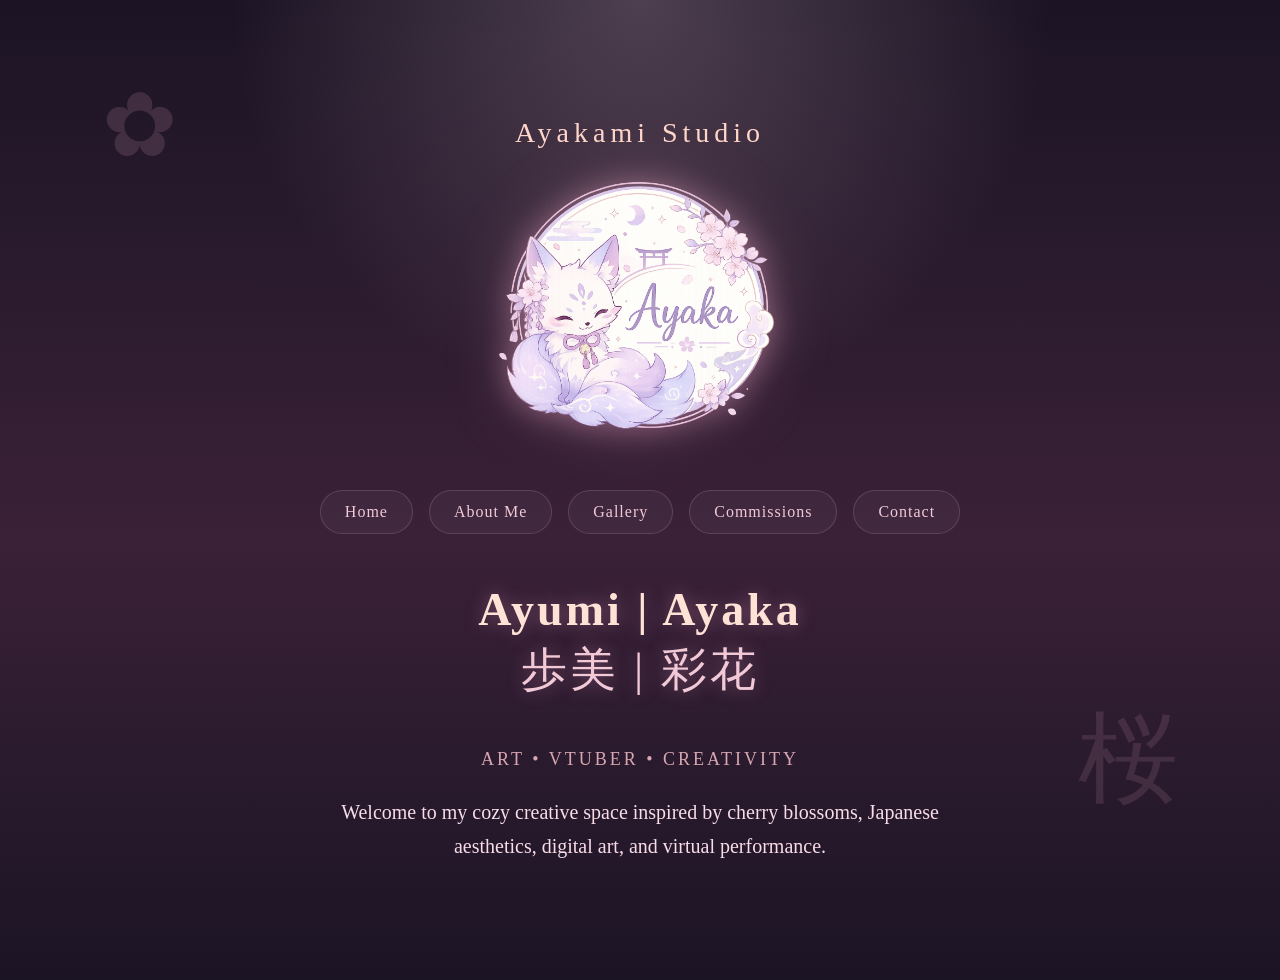
==== commit d1512a42: "Rebuild Ayakami Studio website" ====
--- a/index.html
+++ b/index.html
@@ -1,46 +1,47 @@
-<!DOCTYPE html>
-<html lang="en">
-
-<head>
-  <meta charset="UTF-8">
-  <meta name="viewport" content="width=device-width, initial-scale=1.0">
-  <title>Ayakami Studio</title>
-
-  <link rel="stylesheet" href="css/style.css">
-</head>
-
-<body>
-
-  <main class="home">
-
-    <p class="studio-name">Ayakami Studio</p>
-
-    <img src="images/logo.png" alt="Ayakami Studio Logo" class="logo">
-
-    <nav>
-      <a href="index.html">Home</a>
-      <a href="about.html">About Me</a>
-      <a href="gallery.html">Gallery</a>
-      <a href="commissions.html">Commissions</a>
-      <a href="contact.html">Contact</a>
-    </nav>
-
-    <section class="name-block">
-      <h1>Ayumi | Ayaka</h1>
-      <p class="japanese-name">歩美 | 彩花</p>
-    </section>
-
-    <p class="tagline">
-      Art • VTuber • Creativity
-    </p>
-
-    <p class="welcome">
-      Welcome to my cozy creative space inspired by Japanese aesthetics,
-      cherry blossoms, digital art, and virtual performance.
-    </p>
-
-  </main>
-
-</body>
-
-</html>
+<!DOCTYPE html>
+<html lang="en">
+
+<head>
+  <meta charset="UTF-8" />
+  <meta name="viewport" content="width=device-width, initial-scale=1.0" />
+
+  <title>Ayakami Studio</title>
+
+  <link rel="stylesheet" href="css/style.css" />
+</head>
+
+<body>
+
+  <main class="home">
+
+    <p class="studio-name">Ayakami Studio</p>
+
+    <img src="images/logo.png" alt="Ayakami Studio Logo" class="logo">
+
+    <nav>
+      <a href="index.html">Home</a>
+      <a href="about.html">About Me</a>
+      <a href="gallery.html">Gallery</a>
+      <a href="commissions.html">Commissions</a>
+      <a href="contact.html">Contact</a>
+    </nav>
+
+    <section class="name-block">
+      <h1>Ayumi | Ayaka</h1>
+      <p>歩美 | 彩花</p>
+    </section>
+
+    <p class="tagline">
+      Art • VTuber • Creativity
+    </p>
+
+    <p class="welcome">
+      Welcome to my cozy creative space inspired by cherry blossoms,
+      Japanese aesthetics, digital art, and virtual performance.
+    </p>
+
+  </main>
+
+</body>
+
+</html>
--- a/css/style.css
+++ b/css/style.css
@@ -1,303 +1,479 @@
-/* ==========================
-   Global Theme
-========================== */
-
-body {
-    margin: 0;
-    min-height: 100vh;
-    font-family: Georgia, serif;
-
-    background:
-        radial-gradient(circle at top,
-            rgba(255, 214, 232, 0.22),
-            transparent 35%),
-        linear-gradient(180deg,
-            #1b1424,
-            #3a2138 55%,
-            #1b1424);
-
-    color: #fff7f0;
-}
-
-body::before {
-    content: "✿";
-    position: fixed;
-    top: 8%;
-    left: 8%;
-    font-size: 90px;
-    color: rgba(255, 190, 210, 0.14);
-    pointer-events: none;
-}
-
-body::after {
-    content: "桜";
-    position: fixed;
-    bottom: 8%;
-    right: 8%;
-    font-size: 100px;
-    color: rgba(255, 190, 210, 0.12);
-    pointer-events: none;
-}
-
-/* ==========================
-   Layout
-========================== */
-
-.home {
-    min-height: 100vh;
-    display: flex;
-    flex-direction: column;
-    align-items: center;
-    text-align: center;
-
-    padding: 40px 20px;
-}
-
-/* ==========================
-   Studio Title + Logo
-========================== */
-
-.studio-name {
-    margin: 0 0 20px;
-    font-size: 28px;
-    letter-spacing: 5px;
-    color: #ffd6c9;
-}
-
-.logo {
-    width: 350px;
-    max-width: 80%;
-    height: auto;
-    margin-bottom: 30px;
-
-    filter:
-        drop-shadow(0 0 10px rgba(255, 180, 210, 0.3)) drop-shadow(0 0 25px rgba(255, 180, 210, 0.15));
-}
-
-/* ==========================
-   Navigation
-========================== */
-
-nav {
-    margin-bottom: 50px;
-}
-
-nav a {
-    color: #f2c9d7;
-    text-decoration: none;
-
-    display: inline-block;
-    margin: 6px;
-    padding: 10px 24px;
-
-    border-radius: 30px;
-    background: rgba(255, 255, 255, 0.05);
-    border: 1px solid rgba(255, 214, 232, 0.15);
-
-    transition: 0.3s ease;
-}
-
-nav a:hover {
-    background: rgba(255, 255, 255, 0.12);
-    box-shadow: 0 0 12px rgba(255, 190, 210, 0.2);
-}
-
-/* ==========================
-   Page Titles
-========================== */
-
-.name-block {
-    margin-bottom: 24px;
-}
-
-.name-block h1,
-.japanese-name {
-    margin: 0;
-    font-size: 48px;
-    line-height: 1.25;
-    letter-spacing: 3px;
-    color: #ffe2d6;
-    text-shadow: 0 0 18px rgba(255, 170, 205, 0.35);
-}
-
-.japanese-name {
-    color: #f2c9d7;
-}
-
-/* ==========================
-   Text
-========================== */
-
-.tagline {
-    margin: 0 0 28px;
-    font-size: 18px;
-    letter-spacing: 3px;
-    text-transform: uppercase;
-    color: #d8a7b1;
-}
-
-.welcome {
-    max-width: 650px;
-    margin: 0 0 35px;
-    font-size: 20px;
-    line-height: 1.6;
-    color: #f8dce8;
-}
-
-.closing {
-    max-width: 700px;
-    margin-top: 40px;
-    font-style: italic;
-    line-height: 1.7;
-    color: #d8a7b1;
-}
-
-/* ==========================
-   Cards
-========================== */
-
-.about-card,
-.contact-card {
-    width: 700px;
-    max-width: 90%;
-
-    margin: 25px 0;
-    padding: 30px;
-
-    background: rgba(255, 220, 235, 0.05);
-    border: 1px solid rgba(255, 220, 235, 0.15);
-    border-radius: 24px;
-
-    box-shadow: 0 0 20px rgba(255, 180, 210, 0.08);
-}
-
-.about-card h2,
-.contact-card h2 {
-    margin-top: 0;
-    margin-bottom: 20px;
-
-    color: #ffd6dc;
-    letter-spacing: 2px;
-}
-
-.about-card p,
-.contact-card p {
-    line-height: 1.8;
-    color: #f8dce8;
-    font-size: 18px;
-}
-
-/* ==========================
-   Contact Page
-========================== */
-
-.contact-card p {
-    display: flex;
-    align-items: center;
-    margin: 14px 0;
-}
-
-.contact-card i {
-    width: 30px;
-    margin-right: 12px;
-}
-
-.discord {
-    color: #5865F2;
-}
-
-.twitch {
-    color: #9146FF;
-}
-
-.twitter {
-    color: #e8e8e8;
-}
-
-.reddit {
-    color: #FF4500;
-}
-
-.vgen {
-    color: #ff93c9;
-}
-
-.kofi {
-    color: #29ABE0;
-}
-
-.email {
-    color: #ffd6dc;
-}
-
-.commissions {
-    color: #7CFFB2;
-}
-
-.collabs {
-    color: #8FD8FF;
-}
-
-.business {
-    color: #FFE08A;
-}
-
-/* ==========================
-   Gallery Page
-========================== */
-
-.gallery-grid {
-    width: 900px;
-    max-width: 95%;
-    margin-top: 40px;
-
-    display: grid;
-    grid-template-columns: repeat(3, 1fr);
-    gap: 22px;
-}
-
-.gallery-item {
-    min-height: 180px;
-
-    display: flex;
-    align-items: center;
-    justify-content: center;
-
-    background: rgba(255, 220, 235, 0.05);
-    border: 1px solid rgba(255, 220, 235, 0.15);
-    border-radius: 24px;
-
-    color: #f8dce8;
-    box-shadow: 0 0 20px rgba(255, 180, 210, 0.08);
-}
-
-/* ==========================
-   Mobile
-========================== */
-
-@media (max-width: 800px) {
-    .gallery-grid {
-        grid-template-columns: 1fr;
-    }
-}
-
-@media (max-width: 700px) {
-
-    .name-block h1,
-    .japanese-name {
-        font-size: 34px;
-    }
-
-    .logo {
-        width: 250px;
-    }
-
-    .welcome {
-        font-size: 18px;
-    }
-
-    .about-card,
-    .contact-card {
-        padding: 20px;
-    }
-}
+/* ==========================
+   Start Global Theme
+========================== */
+
+body {
+  margin: 0;
+  min-height: 100vh;
+
+  font-family: Georgia, serif;
+
+  background:
+    radial-gradient(circle at top,
+      rgba(255, 214, 232, 0.22),
+      transparent 35%),
+    linear-gradient(180deg,
+      #1b1424,
+      #3a2138 55%,
+      #1b1424);
+
+  color: #fff7f0;
+}
+
+body::before {
+  content: "✿";
+
+  position: fixed;
+
+  top: 8%;
+  left: 8%;
+
+  font-size: 90px;
+
+  color: rgba(255, 190, 210, 0.14);
+
+  pointer-events: none;
+}
+
+body::after {
+  content: "桜";
+
+  position: fixed;
+
+  bottom: 8%;
+  right: 8%;
+
+  font-size: 100px;
+
+  color: rgba(255, 190, 210, 0.12);
+
+  pointer-events: none;
+}
+
+/* ==========================
+   End Global Theme
+========================== */
+
+
+
+/* ==========================
+   Start Main Layout
+========================== */
+
+.home {
+  min-height: 100vh;
+
+  display: flex;
+  flex-direction: column;
+
+  align-items: center;
+  justify-content: center;
+
+  text-align: center;
+
+  padding: 40px 20px;
+}
+
+/* ==========================
+   End Main Layout
+========================== */
+
+
+
+/* ==========================
+   Start Studio Name
+========================== */
+
+.studio-name {
+  margin: 0 0 20px;
+
+  font-size: 28px;
+
+  letter-spacing: 5px;
+
+  color: #ffd6c9;
+}
+
+/* ==========================
+   End Studio Name
+========================== */
+
+
+
+/* ==========================
+   Start Logo
+========================== */
+
+.logo {
+  width: 420px;
+
+  max-width: 85%;
+
+  height: auto;
+
+  margin-bottom: 35px;
+
+  filter:
+    drop-shadow(0 0 15px rgba(255, 180, 210, 0.4)) drop-shadow(0 0 30px rgba(255, 180, 210, 0.2));
+}
+
+/* ==========================
+   End Logo
+========================== */
+
+
+
+/* ==========================
+   Start Navigation
+========================== */
+
+nav {
+  margin-bottom: 40px;
+}
+
+nav a {
+  display: inline-block;
+
+  margin: 6px;
+  padding: 12px 24px;
+
+  color: #f2c9d7;
+
+  text-decoration: none;
+
+  background: rgba(255, 255, 255, 0.04);
+
+  border: 1px solid rgba(255, 214, 232, 0.15);
+
+  border-radius: 30px;
+
+  letter-spacing: 1px;
+
+  transition:
+    background 0.3s ease,
+    transform 0.3s ease,
+    box-shadow 0.3s ease;
+}
+
+nav a:hover {
+  background: rgba(255, 214, 232, 0.12);
+
+  transform: translateY(-2px);
+
+  box-shadow:
+    0 0 12px rgba(255, 190, 210, 0.25),
+    0 0 24px rgba(255, 190, 210, 0.10);
+
+  color: white;
+}
+
+/* ==========================
+   End Navigation
+========================== */
+
+
+
+/* ==========================
+   Start Name Block
+========================== */
+
+.name-block {
+  margin-bottom: 25px;
+}
+
+.name-block h1,
+.name-block p {
+  margin: 0;
+
+  font-size: 46px;
+
+  line-height: 1.3;
+
+  letter-spacing: 3px;
+
+  color: #ffe2d6;
+
+  text-shadow:
+    0 0 18px rgba(255, 170, 205, 0.35);
+}
+
+.name-block p {
+  color: #f2c9d7;
+}
+
+/* ==========================
+   End Name Block
+========================== */
+
+
+
+/* ==========================
+   Start Tagline
+========================== */
+
+.tagline {
+  margin: 25px 0;
+
+  font-size: 18px;
+
+  letter-spacing: 3px;
+
+  text-transform: uppercase;
+
+  color: #d8a7b1;
+}
+
+/* ==========================
+   End Tagline
+========================== */
+
+
+
+/* ==========================
+   Start Welcome Text
+========================== */
+
+.welcome {
+  max-width: 650px;
+
+  margin: 0;
+
+  font-size: 20px;
+
+  line-height: 1.7;
+
+  color: #f8dce8;
+}
+
+/* ==========================
+   End Welcome Text
+========================== */
+
+
+
+/* ==========================
+   Start About Cards
+========================== */
+
+.about-card {
+  width: 700px;
+
+  max-width: 90%;
+
+  margin: 25px 0;
+
+  padding: 30px;
+
+  background: rgba(255, 220, 235, 0.05);
+
+  border: 1px solid rgba(255, 220, 235, 0.15);
+
+  border-radius: 24px;
+
+  box-shadow:
+    0 0 20px rgba(255, 180, 210, 0.08);
+}
+
+.about-card h2 {
+  color: #ffd6dc;
+
+  letter-spacing: 2px;
+}
+
+.about-card p {
+  color: #f8dce8;
+
+  line-height: 1.8;
+
+  font-size: 18px;
+}
+
+/* ==========================
+   End About Cards
+========================== */
+
+
+
+/* ==========================
+   Start Contact Cards
+========================== */
+
+.contact-card {
+  width: 700px;
+
+  max-width: 90%;
+
+  margin: 25px 0;
+
+  padding: 30px;
+
+  background: rgba(255, 220, 235, 0.05);
+
+  border: 1px solid rgba(255, 220, 235, 0.15);
+
+  border-radius: 24px;
+
+  box-shadow:
+    0 0 20px rgba(255, 180, 210, 0.08);
+}
+
+.contact-card h2 {
+  color: #ffd6dc;
+
+  letter-spacing: 2px;
+}
+
+.contact-card p {
+  display: flex;
+
+  align-items: center;
+
+  gap: 12px;
+
+  margin: 16px 0;
+
+  font-size: 18px;
+}
+
+.contact-card i {
+  width: 28px;
+}
+
+/* ==========================
+   End Contact Cards
+========================== */
+
+
+
+/* ==========================
+   Start Contact Colors
+========================== */
+
+.discord {
+  color: #5865F2;
+}
+
+.twitch {
+  color: #9146FF;
+}
+
+.twitter {
+  color: #f0f0f0;
+}
+
+.reddit {
+  color: #FF4500;
+}
+
+.vgen {
+  color: #ff93c9;
+}
+
+.kofi {
+  color: #29ABE0;
+}
+
+.email {
+  color: #ffd6dc;
+}
+
+.commission-status {
+  color: #7CFFB2;
+}
+
+.collaboration {
+  color: #8FD8FF;
+}
+
+/* ==========================
+   End Contact Colors
+========================== */
+
+
+
+/* ==========================
+   Start Closing Text
+========================== */
+
+.closing {
+  margin-top: 40px;
+
+  color: #d8a7b1;
+
+  font-style: italic;
+}
+
+/* ==========================
+   End Closing Text
+========================== */
+
+/* ==========================
+   Start Gallery
+========================== */
+
+.gallery-grid {
+  width: 900px;
+  max-width: 95%;
+
+  margin-top: 40px;
+
+  display: grid;
+  grid-template-columns: repeat(3, 1fr);
+  gap: 22px;
+}
+
+.gallery-item {
+  min-height: 180px;
+
+  display: flex;
+  align-items: center;
+  justify-content: center;
+
+  background: rgba(255, 220, 235, 0.05);
+
+  border: 1px solid rgba(255, 220, 235, 0.15);
+
+  border-radius: 24px;
+
+  color: #f8dce8;
+
+  box-shadow:
+    0 0 20px rgba(255, 180, 210, 0.08);
+}
+
+/* ==========================
+   End Gallery
+========================== */
+
+/* ==========================
+   Start Mobile
+========================== */
+
+@media (max-width: 700px) {
+
+  .logo {
+    width: 280px;
+  }
+
+  .name-block h1,
+  .name-block p {
+    font-size: 34px;
+  }
+
+  .welcome {
+    font-size: 18px;
+  }
+
+  nav a {
+    padding: 10px 18px;
+  }
+
+  .about-card,
+  .contact-card {
+    padding: 20px;
+  }
+}
+
+/* ==========================
+   End Mobile
+========================== */
